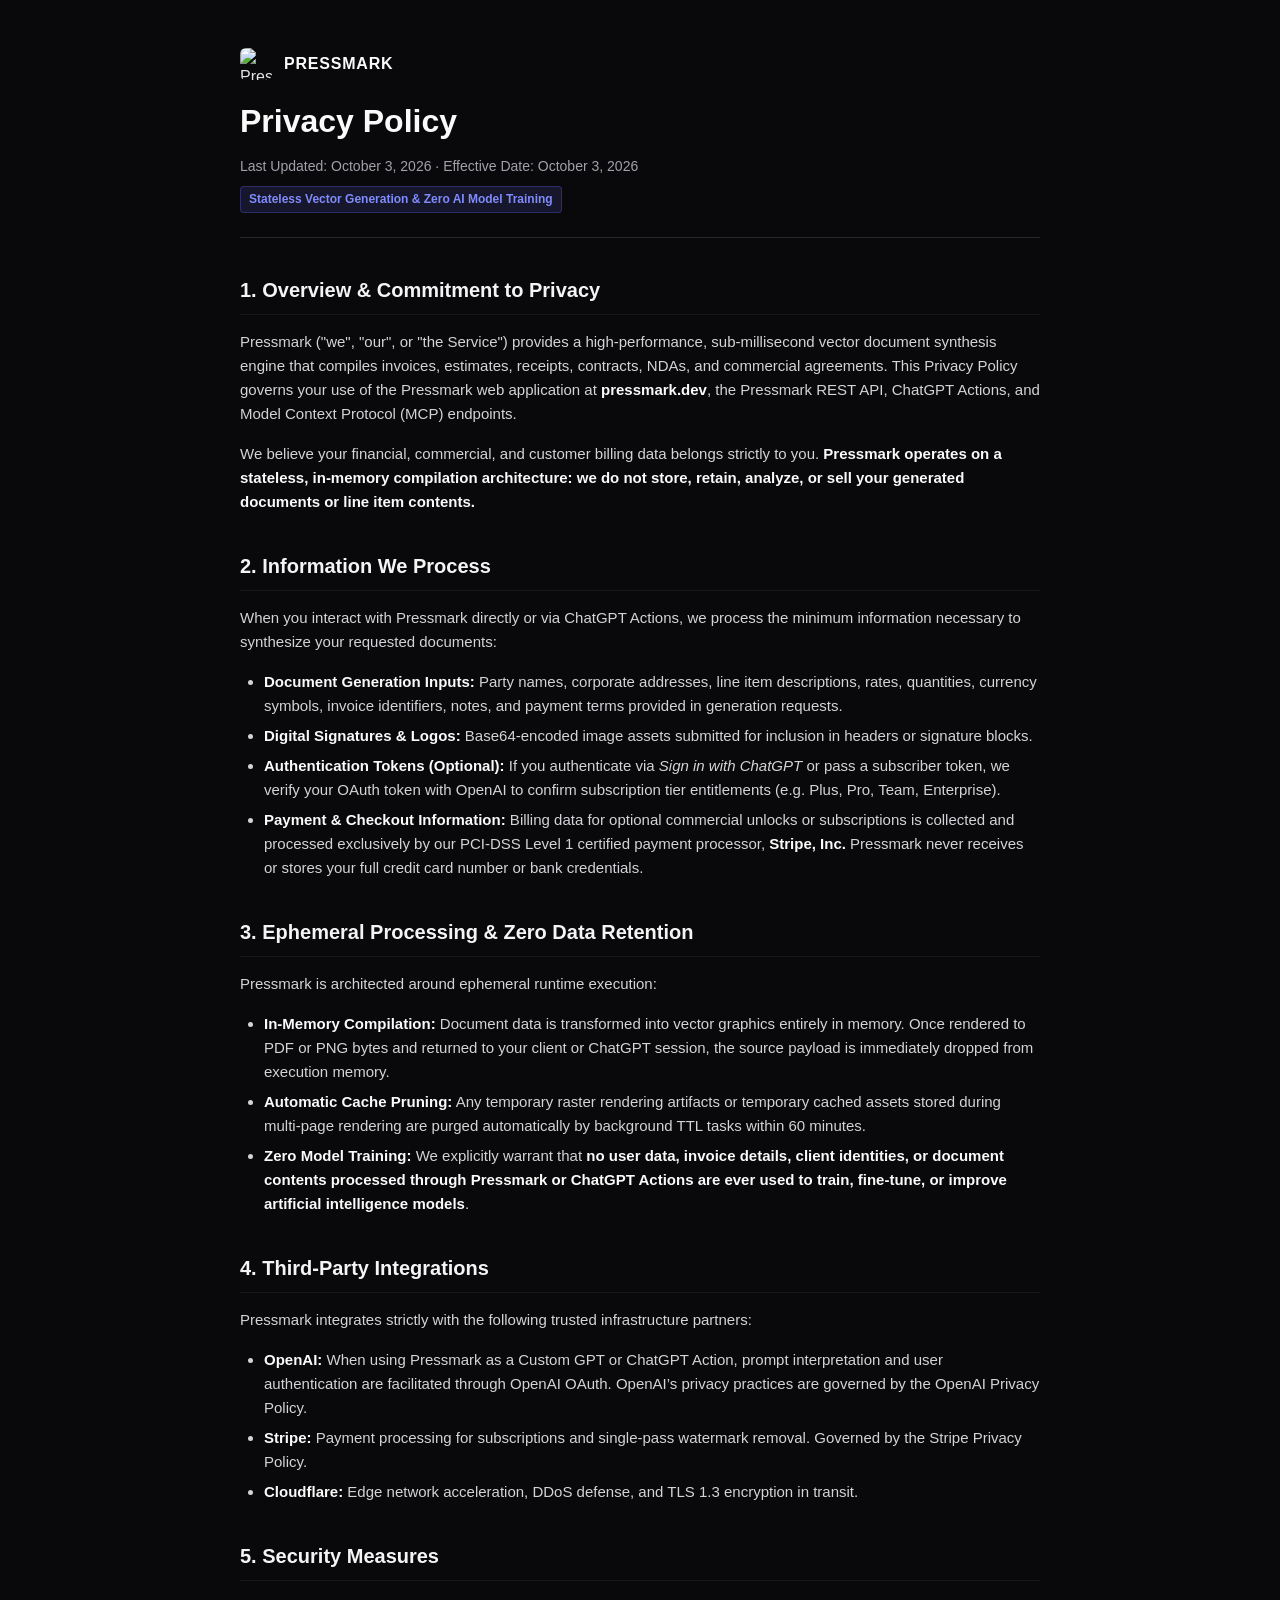
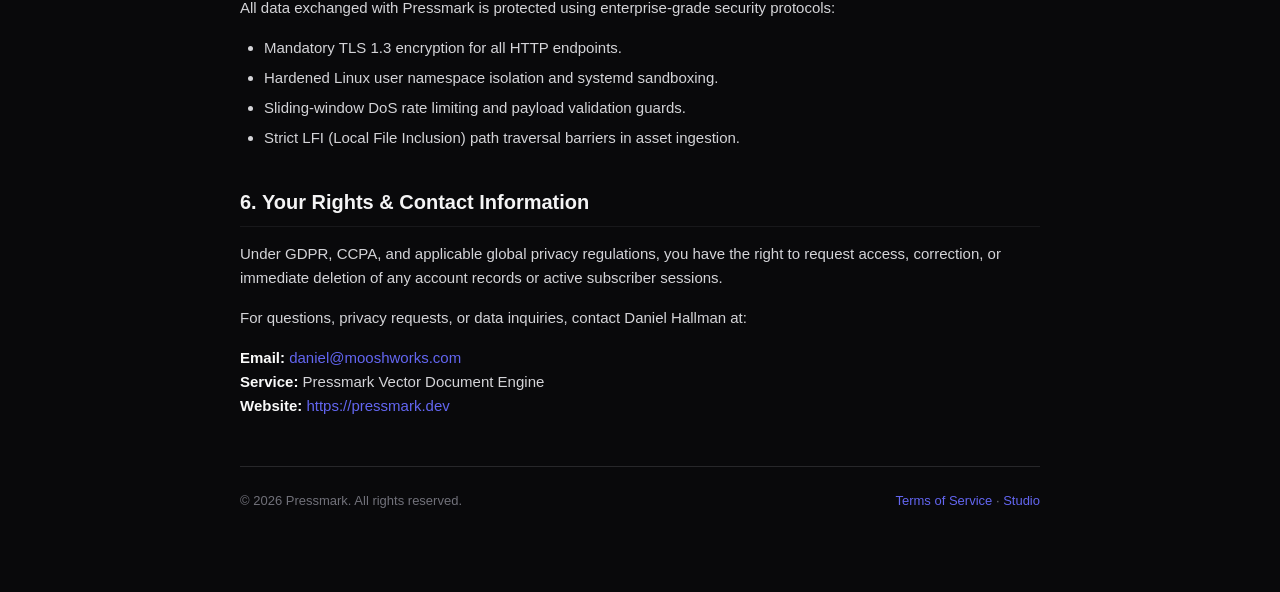
==== static/privacy.html @ e9d043cd "feat(gpt): add privacy, terms, and openapi 3.1 action routes for chatgpt store launch" ====
<!DOCTYPE html>
<html lang="en">
<head>
  <meta charset="UTF-8">
  <meta name="viewport" content="width=device-width, initial-scale=1.0">
  <title>Privacy Policy · Pressmark Vector Document Engine</title>
  <link rel="stylesheet" href="/css/studio.css">
  <link rel="icon" type="image/jpeg" href="/assets/logo.jpg">
  <style>
    body {
      background: #09090b;
      color: #e4e4e7;
      font-family: -apple-system, BlinkMacSystemFont, "Segoe UI", Roboto, Helvetica, Arial, sans-serif;
      line-height: 1.6;
      margin: 0;
      padding: 0;
    }
    .legal-container {
      max-width: 800px;
      margin: 0 auto;
      padding: 48px 24px 80px;
    }
    .legal-header {
      border-bottom: 1px solid #27272a;
      padding-bottom: 24px;
      margin-bottom: 32px;
    }
    .legal-brand {
      display: flex;
      align-items: center;
      gap: 12px;
      margin-bottom: 16px;
      text-decoration: none;
      color: inherit;
    }
    .legal-brand img {
      width: 32px;
      height: 32px;
      border-radius: 6px;
    }
    .legal-brand span {
      font-size: 16px;
      font-weight: 700;
      letter-spacing: 0.05em;
      color: #fafafa;
    }
    h1 {
      font-size: 32px;
      font-weight: 800;
      color: #fafafa;
      margin: 0 0 8px;
    }
    .legal-meta {
      font-size: 14px;
      color: #a1a1aa;
    }
    h2 {
      font-size: 20px;
      font-weight: 700;
      color: #f4f4f5;
      margin-top: 36px;
      margin-bottom: 12px;
      border-bottom: 1px solid #18181b;
      padding-bottom: 8px;
    }
    p, ul, ol {
      color: #d4d4d8;
      font-size: 15px;
      margin-bottom: 16px;
    }
    ul, ol {
      padding-left: 24px;
    }
    li {
      margin-bottom: 6px;
    }
    strong {
      color: #fafafa;
    }
    a {
      color: #6366f1;
      text-decoration: none;
    }
    a:hover {
      text-decoration: underline;
    }
    .legal-badge {
      display: inline-block;
      padding: 3px 8px;
      background: rgba(99, 102, 241, 0.15);
      border: 1px solid rgba(99, 102, 241, 0.3);
      color: #818cf8;
      border-radius: 4px;
      font-size: 12px;
      font-weight: 600;
      margin-top: 8px;
    }
    .footer-nav {
      margin-top: 48px;
      padding-top: 24px;
      border-top: 1px solid #27272a;
      display: flex;
      justify-content: space-between;
      font-size: 13px;
      color: #71717a;
    }
  </style>
</head>
<body>
  <div class="legal-container">
    <header class="legal-header">
      <a href="/" class="legal-brand">
        <img src="/assets/logo.jpg" alt="Pressmark Logo">
        <span>PRESSMARK</span>
      </a>
      <h1>Privacy Policy</h1>
      <div class="legal-meta">
        Last Updated: October 3, 2026 · Effective Date: October 3, 2026
      </div>
      <div class="legal-badge">Stateless Vector Generation & Zero AI Model Training</div>
    </header>

    <section>
      <h2>1. Overview & Commitment to Privacy</h2>
      <p>Pressmark ("we", "our", or "the Service") provides a high-performance, sub-millisecond vector document synthesis engine that compiles invoices, estimates, receipts, contracts, NDAs, and commercial agreements. This Privacy Policy governs your use of the Pressmark web application at <strong>pressmark.dev</strong>, the Pressmark REST API, ChatGPT Actions, and Model Context Protocol (MCP) endpoints.</p>
      <p>We believe your financial, commercial, and customer billing data belongs strictly to you. <strong>Pressmark operates on a stateless, in-memory compilation architecture: we do not store, retain, analyze, or sell your generated documents or line item contents.</strong></p>
    </section>

    <section>
      <h2>2. Information We Process</h2>
      <p>When you interact with Pressmark directly or via ChatGPT Actions, we process the minimum information necessary to synthesize your requested documents:</p>
      <ul>
        <li><strong>Document Generation Inputs:</strong> Party names, corporate addresses, line item descriptions, rates, quantities, currency symbols, invoice identifiers, notes, and payment terms provided in generation requests.</li>
        <li><strong>Digital Signatures & Logos:</strong> Base64-encoded image assets submitted for inclusion in headers or signature blocks.</li>
        <li><strong>Authentication Tokens (Optional):</strong> If you authenticate via <em>Sign in with ChatGPT</em> or pass a subscriber token, we verify your OAuth token with OpenAI to confirm subscription tier entitlements (e.g. Plus, Pro, Team, Enterprise).</li>
        <li><strong>Payment & Checkout Information:</strong> Billing data for optional commercial unlocks or subscriptions is collected and processed exclusively by our PCI-DSS Level 1 certified payment processor, <strong>Stripe, Inc.</strong> Pressmark never receives or stores your full credit card number or bank credentials.</li>
      </ul>
    </section>

    <section>
      <h2>3. Ephemeral Processing & Zero Data Retention</h2>
      <p>Pressmark is architected around ephemeral runtime execution:</p>
      <ul>
        <li><strong>In-Memory Compilation:</strong> Document data is transformed into vector graphics entirely in memory. Once rendered to PDF or PNG bytes and returned to your client or ChatGPT session, the source payload is immediately dropped from execution memory.</li>
        <li><strong>Automatic Cache Pruning:</strong> Any temporary raster rendering artifacts or temporary cached assets stored during multi-page rendering are purged automatically by background TTL tasks within 60 minutes.</li>
        <li><strong>Zero Model Training:</strong> We explicitly warrant that <strong>no user data, invoice details, client identities, or document contents processed through Pressmark or ChatGPT Actions are ever used to train, fine-tune, or improve artificial intelligence models</strong>.</li>
      </ul>
    </section>

    <section>
      <h2>4. Third-Party Integrations</h2>
      <p>Pressmark integrates strictly with the following trusted infrastructure partners:</p>
      <ul>
        <li><strong>OpenAI:</strong> When using Pressmark as a Custom GPT or ChatGPT Action, prompt interpretation and user authentication are facilitated through OpenAI OAuth. OpenAI’s privacy practices are governed by the OpenAI Privacy Policy.</li>
        <li><strong>Stripe:</strong> Payment processing for subscriptions and single-pass watermark removal. Governed by the Stripe Privacy Policy.</li>
        <li><strong>Cloudflare:</strong> Edge network acceleration, DDoS defense, and TLS 1.3 encryption in transit.</li>
      </ul>
    </section>

    <section>
      <h2>5. Security Measures</h2>
      <p>All data exchanged with Pressmark is protected using enterprise-grade security protocols:</p>
      <ul>
        <li>Mandatory TLS 1.3 encryption for all HTTP endpoints.</li>
        <li>Hardened Linux user namespace isolation and systemd sandboxing.</li>
        <li>Sliding-window DoS rate limiting and payload validation guards.</li>
        <li>Strict LFI (Local File Inclusion) path traversal barriers in asset ingestion.</li>
      </ul>
    </section>

    <section>
      <h2>6. Your Rights & Contact Information</h2>
      <p>Under GDPR, CCPA, and applicable global privacy regulations, you have the right to request access, correction, or immediate deletion of any account records or active subscriber sessions.</p>
      <p>For questions, privacy requests, or data inquiries, contact Daniel Hallman at:</p>
      <p>
        <strong>Email:</strong> <a href="mailto:daniel@mooshworks.com">daniel@mooshworks.com</a><br>
        <strong>Service:</strong> Pressmark Vector Document Engine<br>
        <strong>Website:</strong> <a href="https://pressmark.dev">https://pressmark.dev</a>
      </p>
    </section>

    <footer class="footer-nav">
      <div>© 2026 Pressmark. All rights reserved.</div>
      <div>
        <a href="/terms">Terms of Service</a> · <a href="/">Studio</a>
      </div>
    </footer>
  </div>
</body>
</html>
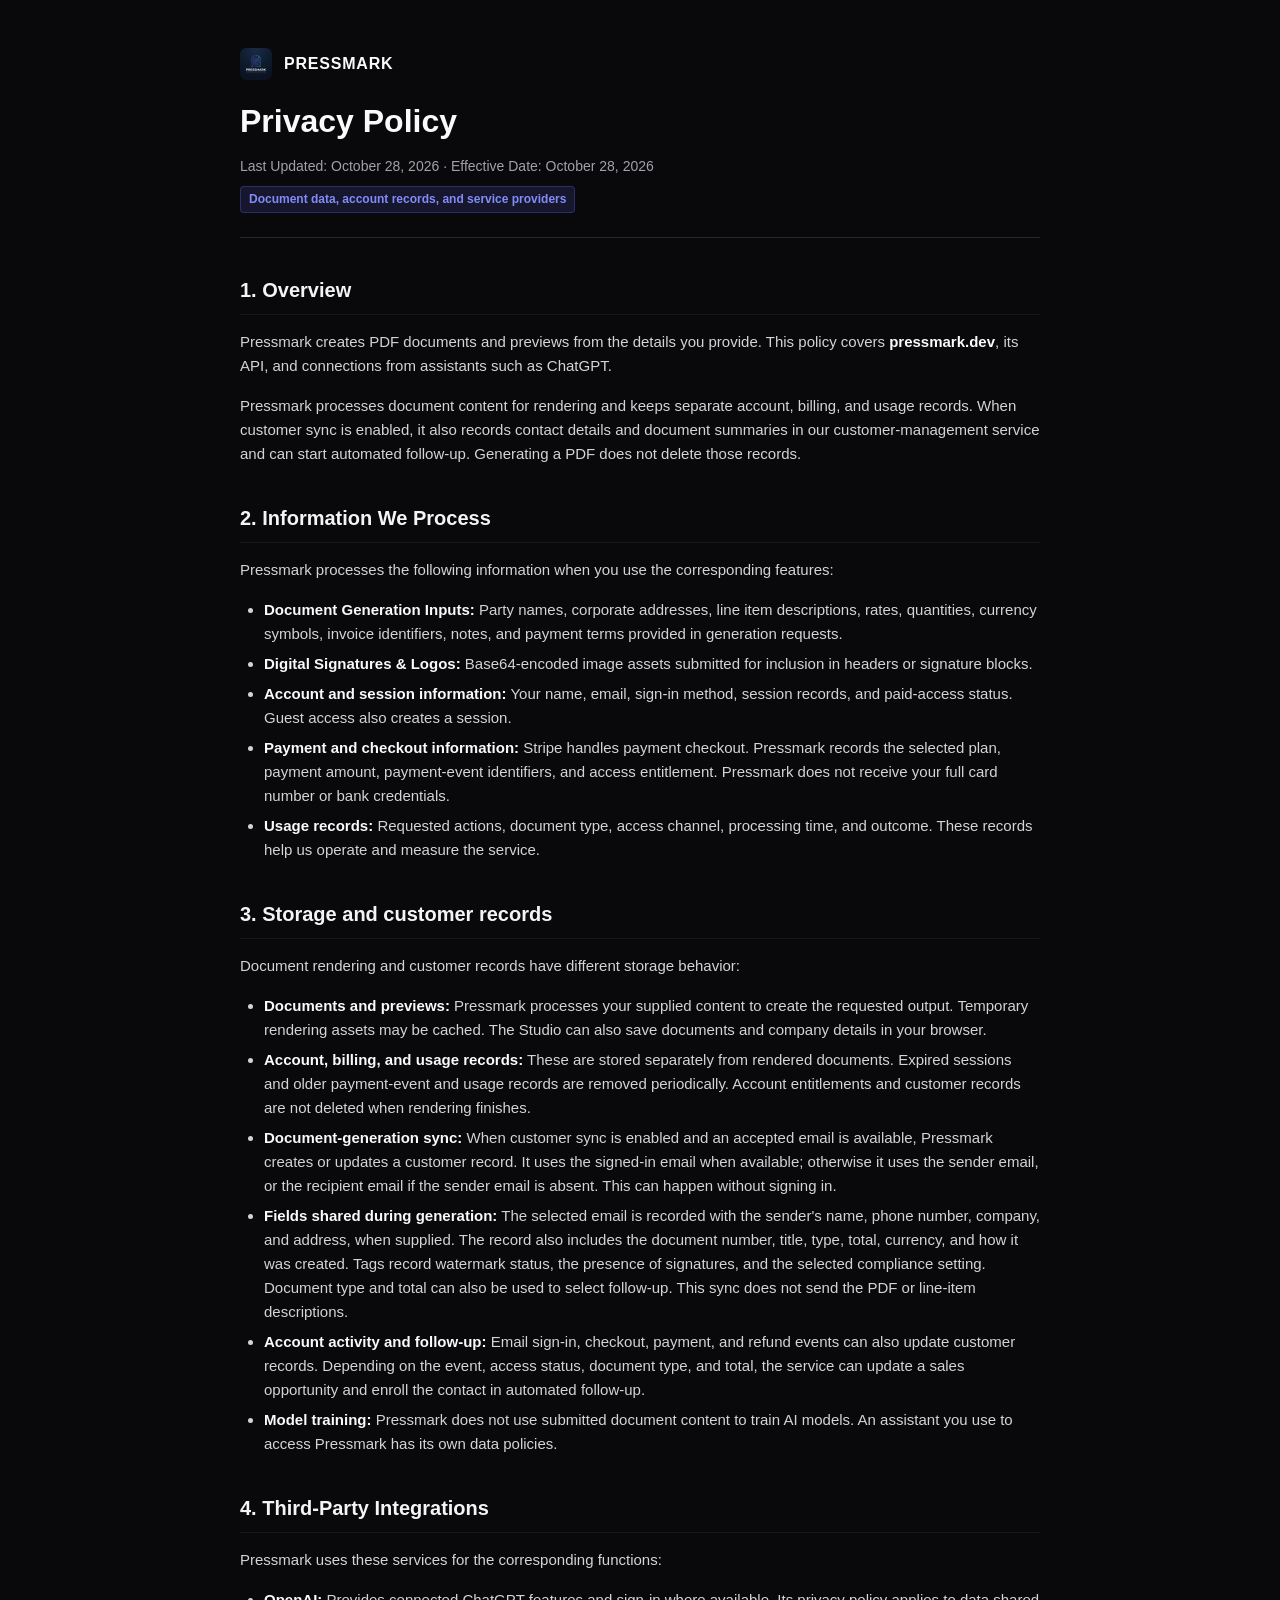
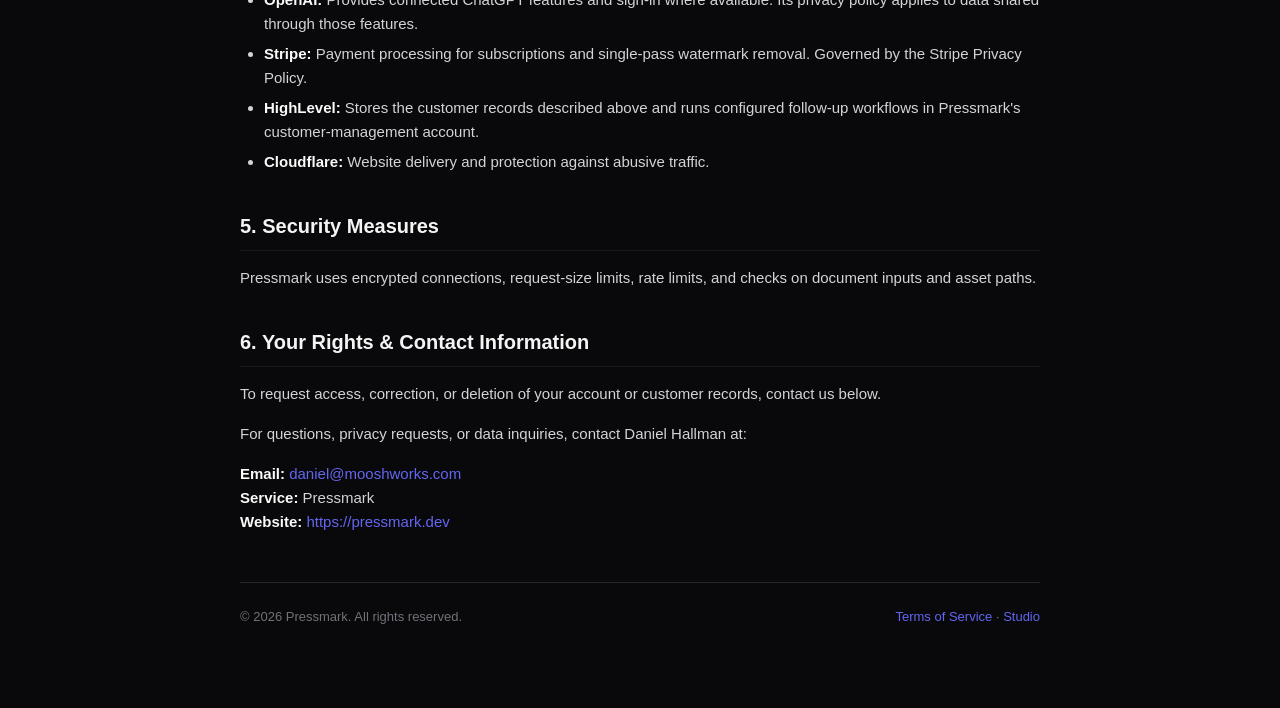
==== commit efa27bca: "Disclose customer sync and correct generation annotations" ====
--- a/static/privacy.html
+++ b/static/privacy.html
@@ -3,7 +3,7 @@
 <head>
   <meta charset="UTF-8">
   <meta name="viewport" content="width=device-width, initial-scale=1.0">
-  <title>Privacy Policy · Pressmark Vector Document Engine</title>
+  <title>Privacy Policy · Pressmark</title>
   <link rel="stylesheet" href="/css/studio.css">
   <link rel="icon" type="image/jpeg" href="/assets/logo.jpg">
   <style>
@@ -115,66 +115,65 @@
       </a>
       <h1>Privacy Policy</h1>
       <div class="legal-meta">
-        Last Updated: October 3, 2026 · Effective Date: October 3, 2026
+        Last Updated: October 28, 2026 · Effective Date: October 28, 2026
       </div>
-      <div class="legal-badge">Stateless Vector Generation & Zero AI Model Training</div>
+      <div class="legal-badge">Document data, account records, and service providers</div>
     </header>
 
     <section>
-      <h2>1. Overview & Commitment to Privacy</h2>
-      <p>Pressmark ("we", "our", or "the Service") provides a high-performance, sub-millisecond vector document synthesis engine that compiles invoices, estimates, receipts, contracts, NDAs, and commercial agreements. This Privacy Policy governs your use of the Pressmark web application at <strong>pressmark.dev</strong>, the Pressmark REST API, ChatGPT Actions, and Model Context Protocol (MCP) endpoints.</p>
-      <p>We believe your financial, commercial, and customer billing data belongs strictly to you. <strong>Pressmark operates on a stateless, in-memory compilation architecture: we do not store, retain, analyze, or sell your generated documents or line item contents.</strong></p>
+      <h2>1. Overview</h2>
+      <p>Pressmark creates PDF documents and previews from the details you provide. This policy covers <strong>pressmark.dev</strong>, its API, and connections from assistants such as ChatGPT.</p>
+      <p>Pressmark processes document content for rendering and keeps separate account, billing, and usage records. When customer sync is enabled, it also records contact details and document summaries in our customer-management service and can start automated follow-up. Generating a PDF does not delete those records.</p>
     </section>
 
     <section>
       <h2>2. Information We Process</h2>
-      <p>When you interact with Pressmark directly or via ChatGPT Actions, we process the minimum information necessary to synthesize your requested documents:</p>
+      <p>Pressmark processes the following information when you use the corresponding features:</p>
       <ul>
         <li><strong>Document Generation Inputs:</strong> Party names, corporate addresses, line item descriptions, rates, quantities, currency symbols, invoice identifiers, notes, and payment terms provided in generation requests.</li>
         <li><strong>Digital Signatures & Logos:</strong> Base64-encoded image assets submitted for inclusion in headers or signature blocks.</li>
-        <li><strong>Authentication Tokens (Optional):</strong> If you authenticate via <em>Sign in with ChatGPT</em> or pass a subscriber token, we verify your OAuth token with OpenAI to confirm subscription tier entitlements (e.g. Plus, Pro, Team, Enterprise).</li>
-        <li><strong>Payment & Checkout Information:</strong> Billing data for optional commercial unlocks or subscriptions is collected and processed exclusively by our PCI-DSS Level 1 certified payment processor, <strong>Stripe, Inc.</strong> Pressmark never receives or stores your full credit card number or bank credentials.</li>
+        <li><strong>Account and session information:</strong> Your name, email, sign-in method, session records, and paid-access status. Guest access also creates a session.</li>
+        <li><strong>Payment and checkout information:</strong> Stripe handles payment checkout. Pressmark records the selected plan, payment amount, payment-event identifiers, and access entitlement. Pressmark does not receive your full card number or bank credentials.</li>
+        <li><strong>Usage records:</strong> Requested actions, document type, access channel, processing time, and outcome. These records help us operate and measure the service.</li>
       </ul>
     </section>
 
     <section>
-      <h2>3. Ephemeral Processing & Zero Data Retention</h2>
-      <p>Pressmark is architected around ephemeral runtime execution:</p>
+      <h2>3. Storage and customer records</h2>
+      <p>Document rendering and customer records have different storage behavior:</p>
       <ul>
-        <li><strong>In-Memory Compilation:</strong> Document data is transformed into vector graphics entirely in memory. Once rendered to PDF or PNG bytes and returned to your client or ChatGPT session, the source payload is immediately dropped from execution memory.</li>
-        <li><strong>Automatic Cache Pruning:</strong> Any temporary raster rendering artifacts or temporary cached assets stored during multi-page rendering are purged automatically by background TTL tasks within 60 minutes.</li>
-        <li><strong>Zero Model Training:</strong> We explicitly warrant that <strong>no user data, invoice details, client identities, or document contents processed through Pressmark or ChatGPT Actions are ever used to train, fine-tune, or improve artificial intelligence models</strong>.</li>
+        <li><strong>Documents and previews:</strong> Pressmark processes your supplied content to create the requested output. Temporary rendering assets may be cached. The Studio can also save documents and company details in your browser.</li>
+        <li><strong>Account, billing, and usage records:</strong> These are stored separately from rendered documents. Expired sessions and older payment-event and usage records are removed periodically. Account entitlements and customer records are not deleted when rendering finishes.</li>
+        <li><strong>Document-generation sync:</strong> When customer sync is enabled and an accepted email is available, Pressmark creates or updates a customer record. It uses the signed-in email when available; otherwise it uses the sender email, or the recipient email if the sender email is absent. This can happen without signing in.</li>
+        <li><strong>Fields shared during generation:</strong> The selected email is recorded with the sender's name, phone number, company, and address, when supplied. The record also includes the document number, title, type, total, currency, and how it was created. Tags record watermark status, the presence of signatures, and the selected compliance setting. Document type and total can also be used to select follow-up. This sync does not send the PDF or line-item descriptions.</li>
+        <li><strong>Account activity and follow-up:</strong> Email sign-in, checkout, payment, and refund events can also update customer records. Depending on the event, access status, document type, and total, the service can update a sales opportunity and enroll the contact in automated follow-up.</li>
+        <li><strong>Model training:</strong> Pressmark does not use submitted document content to train AI models. An assistant you use to access Pressmark has its own data policies.</li>
       </ul>
     </section>
 
     <section>
       <h2>4. Third-Party Integrations</h2>
-      <p>Pressmark integrates strictly with the following trusted infrastructure partners:</p>
+      <p>Pressmark uses these services for the corresponding functions:</p>
       <ul>
-        <li><strong>OpenAI:</strong> When using Pressmark as a Custom GPT or ChatGPT Action, prompt interpretation and user authentication are facilitated through OpenAI OAuth. OpenAI’s privacy practices are governed by the OpenAI Privacy Policy.</li>
+        <li><strong>OpenAI:</strong> Provides connected ChatGPT features and sign-in where available. Its privacy policy applies to data shared through those features.</li>
         <li><strong>Stripe:</strong> Payment processing for subscriptions and single-pass watermark removal. Governed by the Stripe Privacy Policy.</li>
-        <li><strong>Cloudflare:</strong> Edge network acceleration, DDoS defense, and TLS 1.3 encryption in transit.</li>
+        <li><strong>HighLevel:</strong> Stores the customer records described above and runs configured follow-up workflows in Pressmark's customer-management account.</li>
+        <li><strong>Cloudflare:</strong> Website delivery and protection against abusive traffic.</li>
       </ul>
     </section>
 
     <section>
       <h2>5. Security Measures</h2>
-      <p>All data exchanged with Pressmark is protected using enterprise-grade security protocols:</p>
-      <ul>
-        <li>Mandatory TLS 1.3 encryption for all HTTP endpoints.</li>
-        <li>Hardened Linux user namespace isolation and systemd sandboxing.</li>
-        <li>Sliding-window DoS rate limiting and payload validation guards.</li>
-        <li>Strict LFI (Local File Inclusion) path traversal barriers in asset ingestion.</li>
-      </ul>
+      <p>Pressmark uses encrypted connections, request-size limits, rate limits, and checks on document inputs and asset paths.</p>
     </section>
 
     <section>
       <h2>6. Your Rights & Contact Information</h2>
-      <p>Under GDPR, CCPA, and applicable global privacy regulations, you have the right to request access, correction, or immediate deletion of any account records or active subscriber sessions.</p>
+      <p>To request access, correction, or deletion of your account or customer records, contact us below.</p>
       <p>For questions, privacy requests, or data inquiries, contact Daniel Hallman at:</p>
       <p>
         <strong>Email:</strong> <a href="mailto:daniel@mooshworks.com">daniel@mooshworks.com</a><br>
-        <strong>Service:</strong> Pressmark Vector Document Engine<br>
+        <strong>Service:</strong> Pressmark<br>
         <strong>Website:</strong> <a href="https://pressmark.dev">https://pressmark.dev</a>
       </p>
     </section>
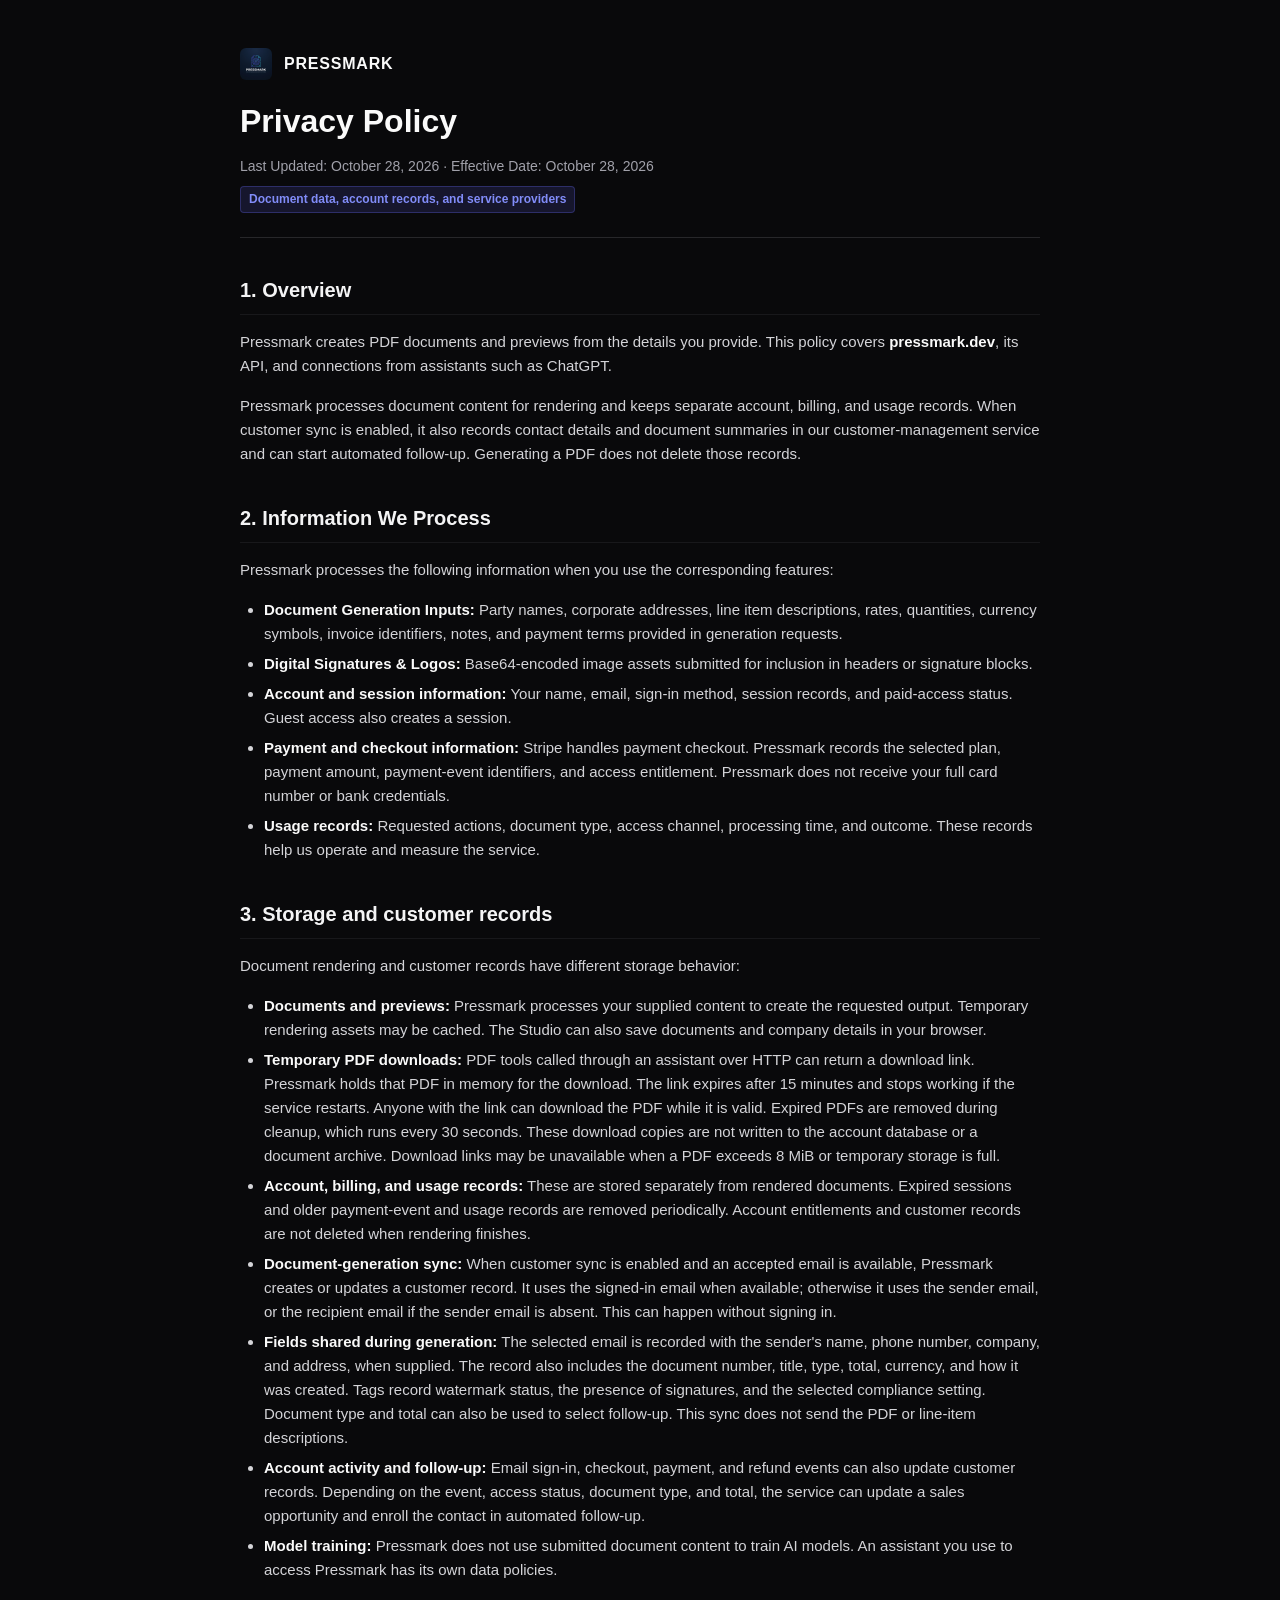
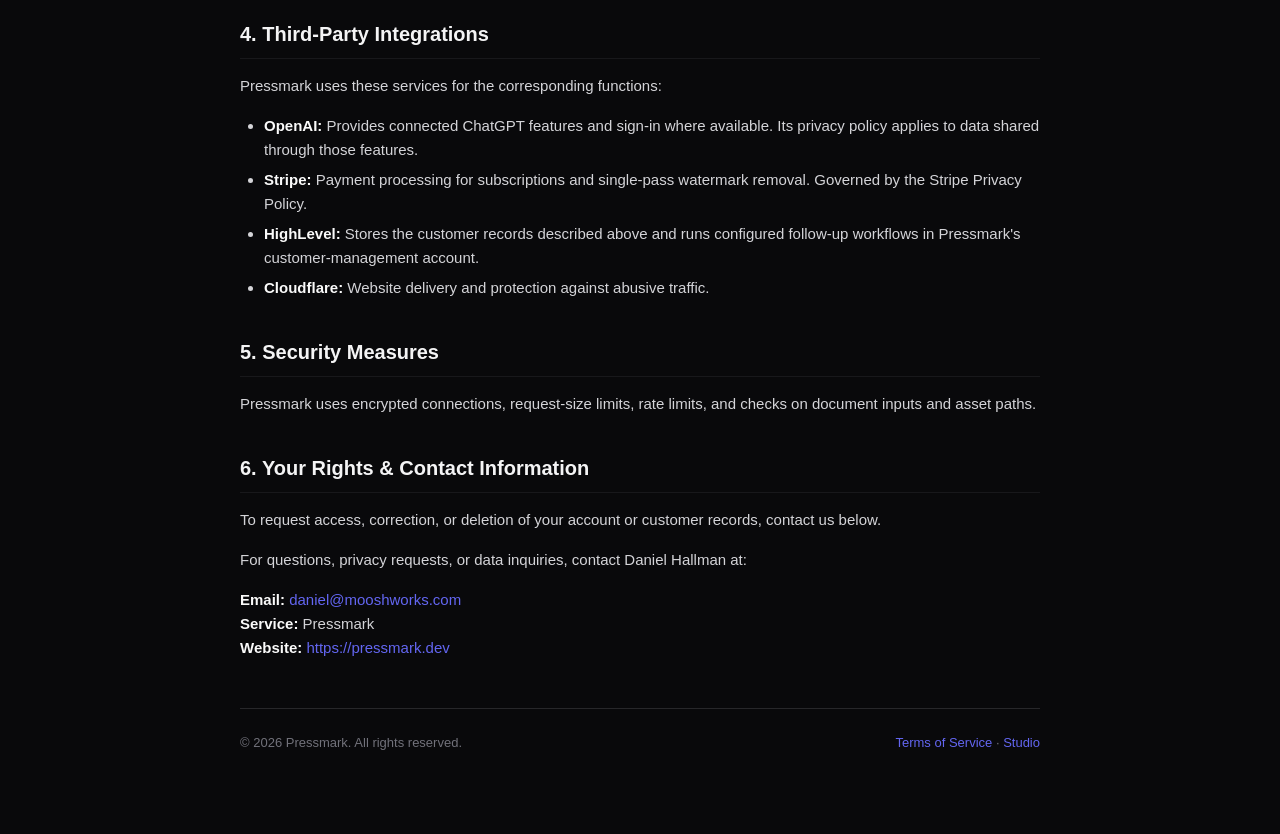
==== commit 0984e9c3: "Provide temporary PDF download links and preserve supplied payment records" ====
--- a/static/privacy.html
+++ b/static/privacy.html
@@ -143,6 +143,7 @@
       <p>Document rendering and customer records have different storage behavior:</p>
       <ul>
         <li><strong>Documents and previews:</strong> Pressmark processes your supplied content to create the requested output. Temporary rendering assets may be cached. The Studio can also save documents and company details in your browser.</li>
+        <li><strong>Temporary PDF downloads:</strong> PDF tools called through an assistant over HTTP can return a download link. Pressmark holds that PDF in memory for the download. The link expires after 15 minutes and stops working if the service restarts. Anyone with the link can download the PDF while it is valid. Expired PDFs are removed during cleanup, which runs every 30 seconds. These download copies are not written to the account database or a document archive. Download links may be unavailable when a PDF exceeds 8 MiB or temporary storage is full.</li>
         <li><strong>Account, billing, and usage records:</strong> These are stored separately from rendered documents. Expired sessions and older payment-event and usage records are removed periodically. Account entitlements and customer records are not deleted when rendering finishes.</li>
         <li><strong>Document-generation sync:</strong> When customer sync is enabled and an accepted email is available, Pressmark creates or updates a customer record. It uses the signed-in email when available; otherwise it uses the sender email, or the recipient email if the sender email is absent. This can happen without signing in.</li>
         <li><strong>Fields shared during generation:</strong> The selected email is recorded with the sender's name, phone number, company, and address, when supplied. The record also includes the document number, title, type, total, currency, and how it was created. Tags record watermark status, the presence of signatures, and the selected compliance setting. Document type and total can also be used to select follow-up. This sync does not send the PDF or line-item descriptions.</li>
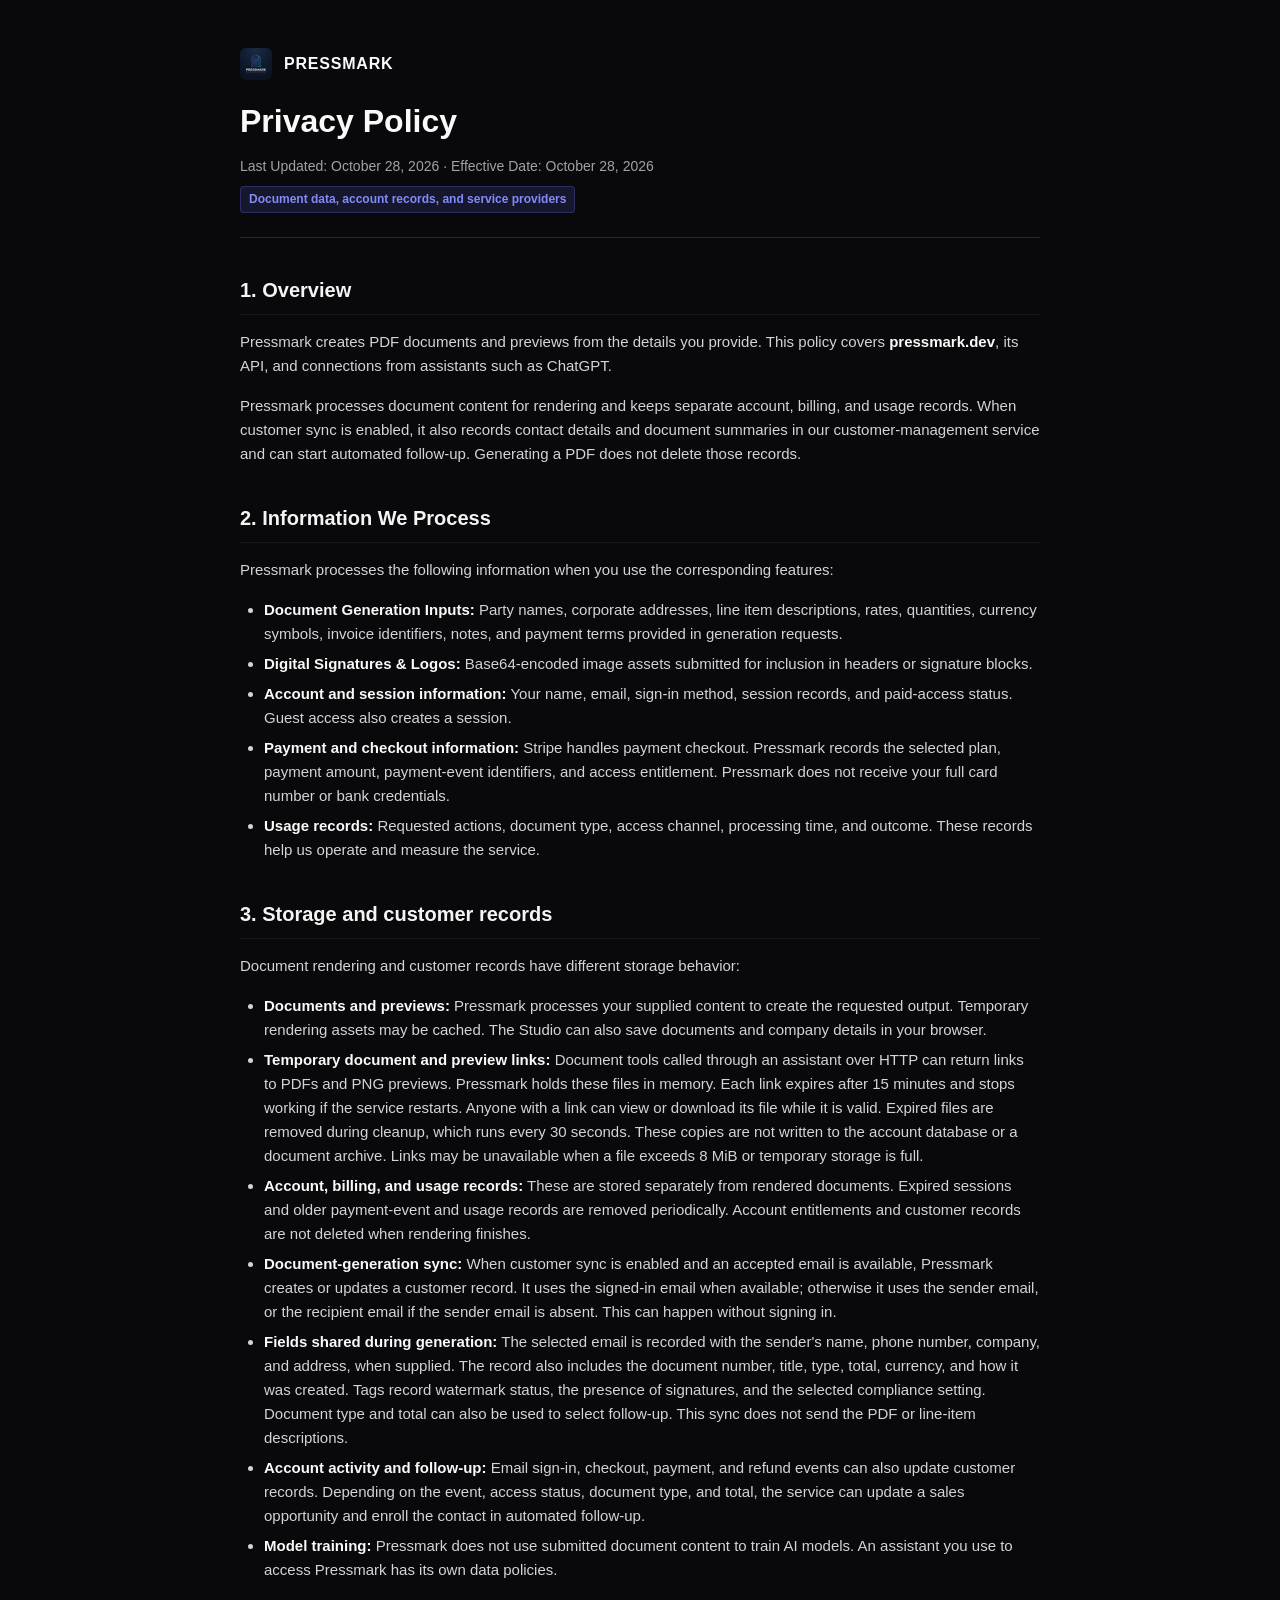
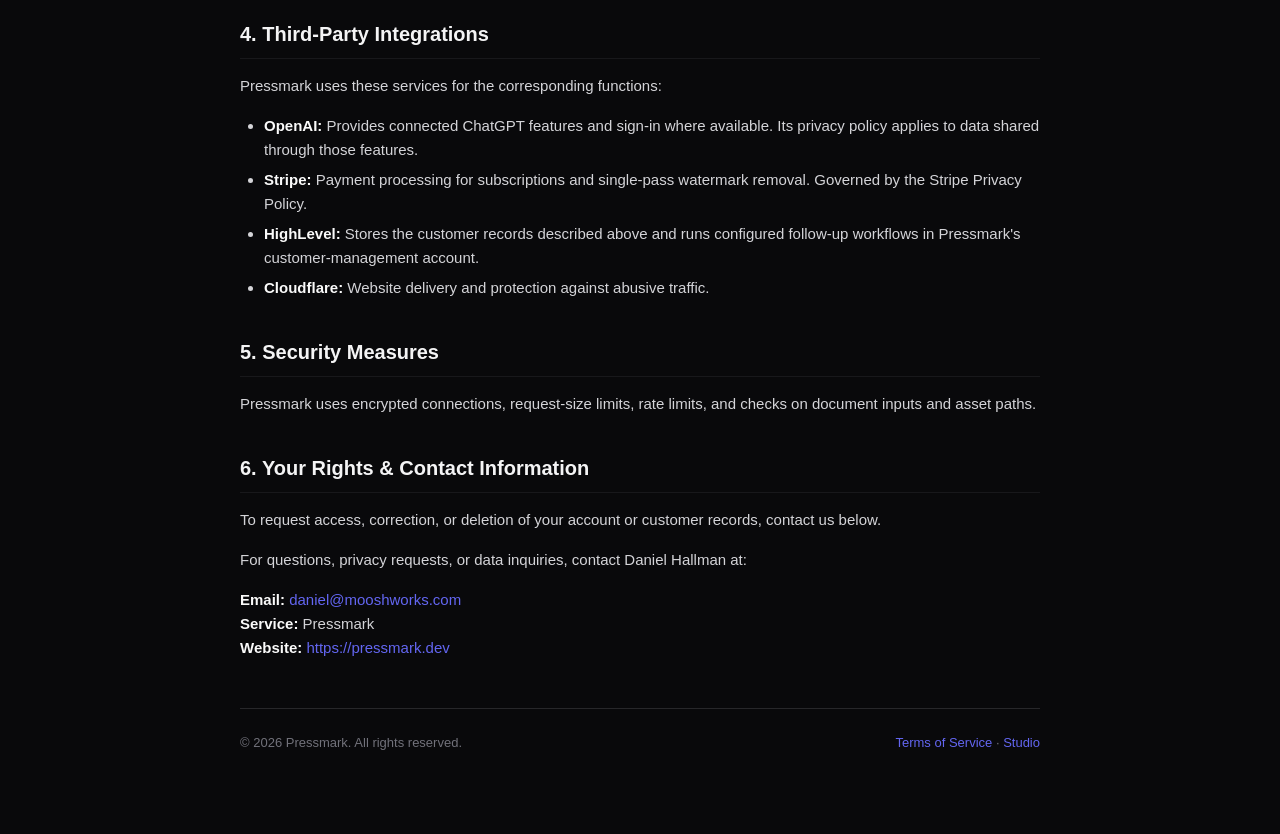
==== commit 995cd045: "Fix MCP document resource downloads and preview links" ====
--- a/static/privacy.html
+++ b/static/privacy.html
@@ -143,7 +143,7 @@
       <p>Document rendering and customer records have different storage behavior:</p>
       <ul>
         <li><strong>Documents and previews:</strong> Pressmark processes your supplied content to create the requested output. Temporary rendering assets may be cached. The Studio can also save documents and company details in your browser.</li>
-        <li><strong>Temporary PDF downloads:</strong> PDF tools called through an assistant over HTTP can return a download link. Pressmark holds that PDF in memory for the download. The link expires after 15 minutes and stops working if the service restarts. Anyone with the link can download the PDF while it is valid. Expired PDFs are removed during cleanup, which runs every 30 seconds. These download copies are not written to the account database or a document archive. Download links may be unavailable when a PDF exceeds 8 MiB or temporary storage is full.</li>
+        <li><strong>Temporary document and preview links:</strong> Document tools called through an assistant over HTTP can return links to PDFs and PNG previews. Pressmark holds these files in memory. Each link expires after 15 minutes and stops working if the service restarts. Anyone with a link can view or download its file while it is valid. Expired files are removed during cleanup, which runs every 30 seconds. These copies are not written to the account database or a document archive. Links may be unavailable when a file exceeds 8 MiB or temporary storage is full.</li>
         <li><strong>Account, billing, and usage records:</strong> These are stored separately from rendered documents. Expired sessions and older payment-event and usage records are removed periodically. Account entitlements and customer records are not deleted when rendering finishes.</li>
         <li><strong>Document-generation sync:</strong> When customer sync is enabled and an accepted email is available, Pressmark creates or updates a customer record. It uses the signed-in email when available; otherwise it uses the sender email, or the recipient email if the sender email is absent. This can happen without signing in.</li>
         <li><strong>Fields shared during generation:</strong> The selected email is recorded with the sender's name, phone number, company, and address, when supplied. The record also includes the document number, title, type, total, currency, and how it was created. Tags record watermark status, the presence of signatures, and the selected compliance setting. Document type and total can also be used to select follow-up. This sync does not send the PDF or line-item descriptions.</li>
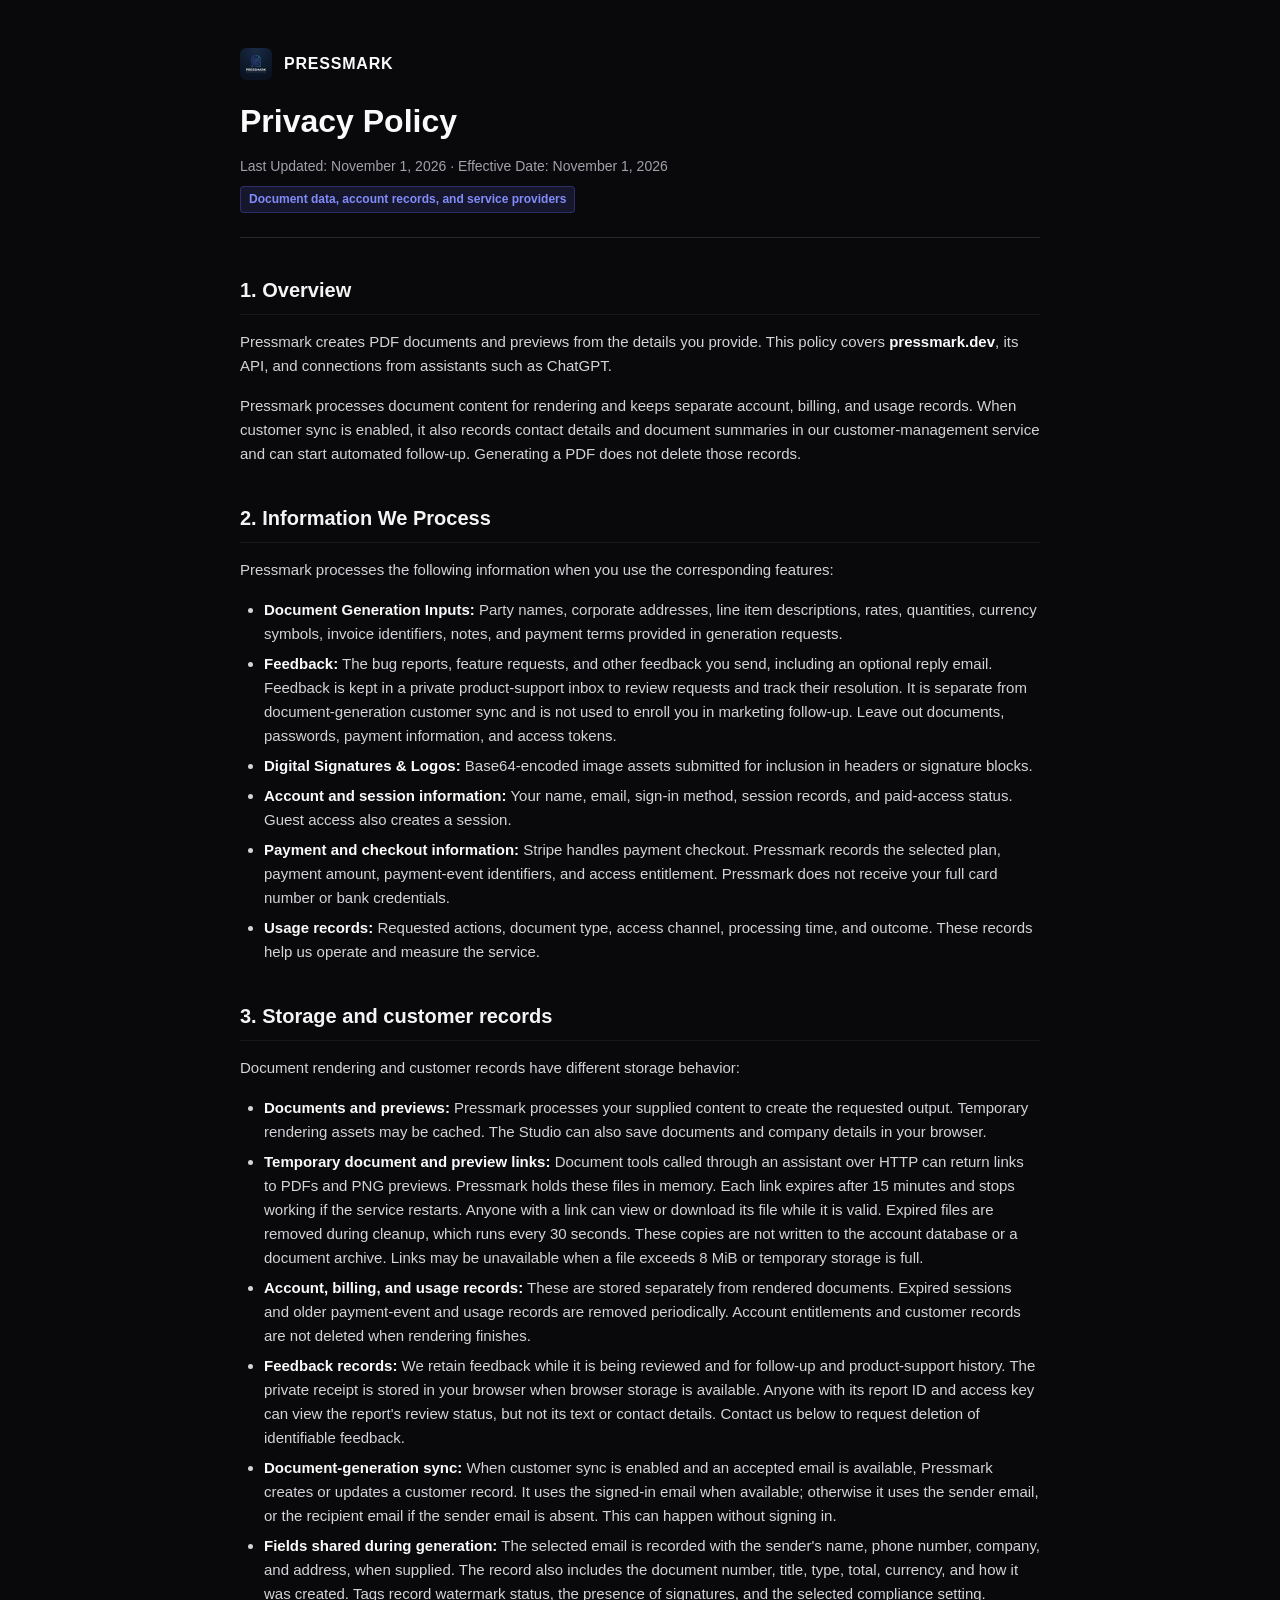
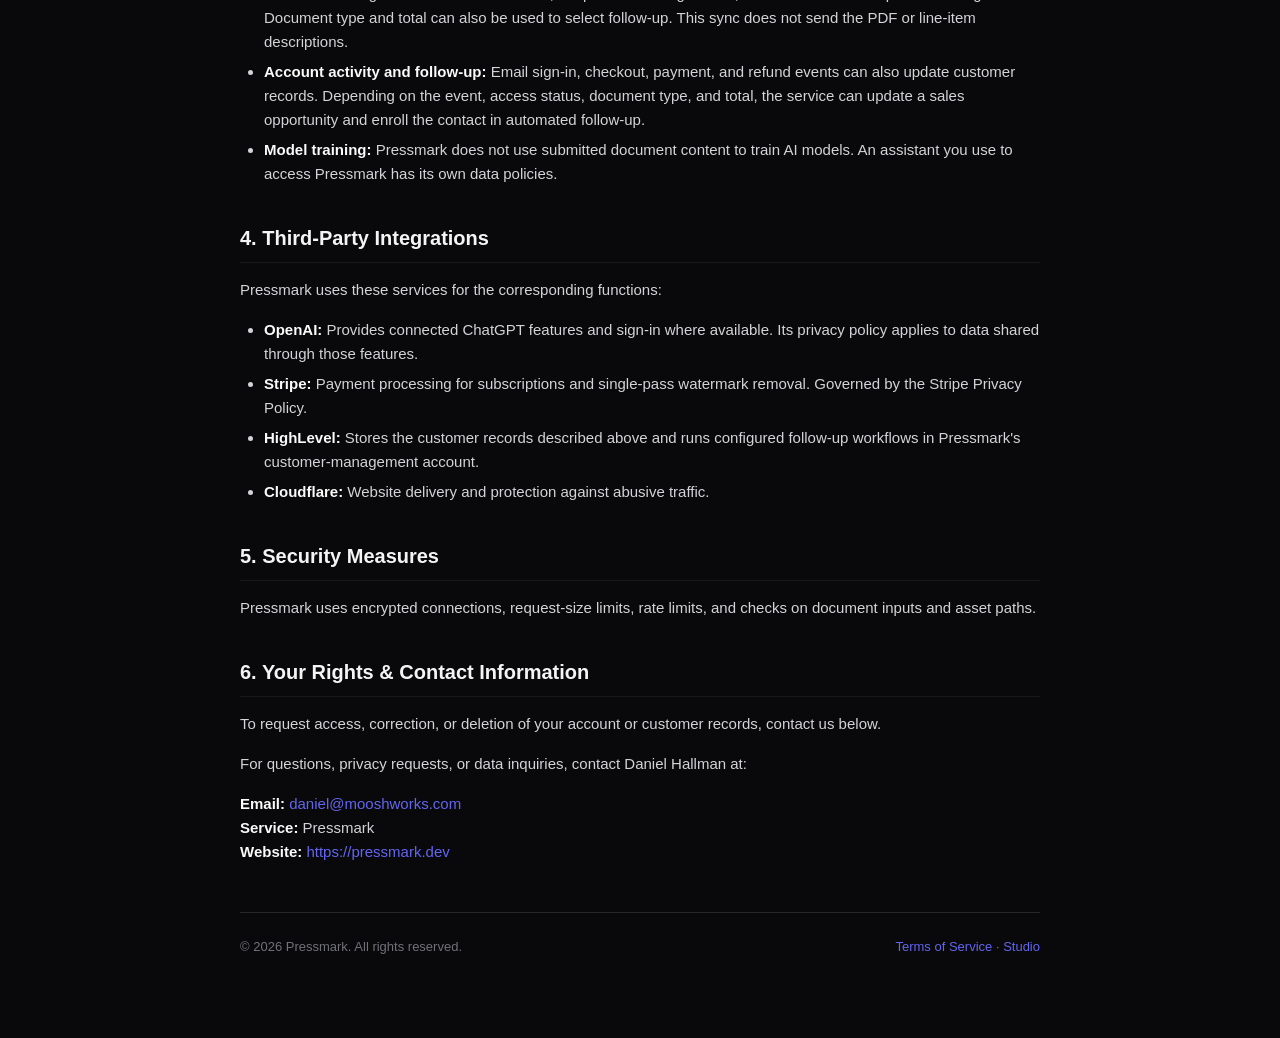
==== commit c39bc4ba: "Connect Pressmark web and agent feedback to shared inbox" ====
--- a/static/privacy.html
+++ b/static/privacy.html
@@ -115,7 +115,7 @@
       </a>
       <h1>Privacy Policy</h1>
       <div class="legal-meta">
-        Last Updated: October 28, 2026 · Effective Date: October 28, 2026
+        Last Updated: November 1, 2026 · Effective Date: November 1, 2026
       </div>
       <div class="legal-badge">Document data, account records, and service providers</div>
     </header>
@@ -131,6 +131,7 @@
       <p>Pressmark processes the following information when you use the corresponding features:</p>
       <ul>
         <li><strong>Document Generation Inputs:</strong> Party names, corporate addresses, line item descriptions, rates, quantities, currency symbols, invoice identifiers, notes, and payment terms provided in generation requests.</li>
+        <li><strong>Feedback:</strong> The bug reports, feature requests, and other feedback you send, including an optional reply email. Feedback is kept in a private product-support inbox to review requests and track their resolution. It is separate from document-generation customer sync and is not used to enroll you in marketing follow-up. Leave out documents, passwords, payment information, and access tokens.</li>
         <li><strong>Digital Signatures & Logos:</strong> Base64-encoded image assets submitted for inclusion in headers or signature blocks.</li>
         <li><strong>Account and session information:</strong> Your name, email, sign-in method, session records, and paid-access status. Guest access also creates a session.</li>
         <li><strong>Payment and checkout information:</strong> Stripe handles payment checkout. Pressmark records the selected plan, payment amount, payment-event identifiers, and access entitlement. Pressmark does not receive your full card number or bank credentials.</li>
@@ -145,6 +146,7 @@
         <li><strong>Documents and previews:</strong> Pressmark processes your supplied content to create the requested output. Temporary rendering assets may be cached. The Studio can also save documents and company details in your browser.</li>
         <li><strong>Temporary document and preview links:</strong> Document tools called through an assistant over HTTP can return links to PDFs and PNG previews. Pressmark holds these files in memory. Each link expires after 15 minutes and stops working if the service restarts. Anyone with a link can view or download its file while it is valid. Expired files are removed during cleanup, which runs every 30 seconds. These copies are not written to the account database or a document archive. Links may be unavailable when a file exceeds 8 MiB or temporary storage is full.</li>
         <li><strong>Account, billing, and usage records:</strong> These are stored separately from rendered documents. Expired sessions and older payment-event and usage records are removed periodically. Account entitlements and customer records are not deleted when rendering finishes.</li>
+        <li><strong>Feedback records:</strong> We retain feedback while it is being reviewed and for follow-up and product-support history. The private receipt is stored in your browser when browser storage is available. Anyone with its report ID and access key can view the report's review status, but not its text or contact details. Contact us below to request deletion of identifiable feedback.</li>
         <li><strong>Document-generation sync:</strong> When customer sync is enabled and an accepted email is available, Pressmark creates or updates a customer record. It uses the signed-in email when available; otherwise it uses the sender email, or the recipient email if the sender email is absent. This can happen without signing in.</li>
         <li><strong>Fields shared during generation:</strong> The selected email is recorded with the sender's name, phone number, company, and address, when supplied. The record also includes the document number, title, type, total, currency, and how it was created. Tags record watermark status, the presence of signatures, and the selected compliance setting. Document type and total can also be used to select follow-up. This sync does not send the PDF or line-item descriptions.</li>
         <li><strong>Account activity and follow-up:</strong> Email sign-in, checkout, payment, and refund events can also update customer records. Depending on the event, access status, document type, and total, the service can update a sales opportunity and enroll the contact in automated follow-up.</li>
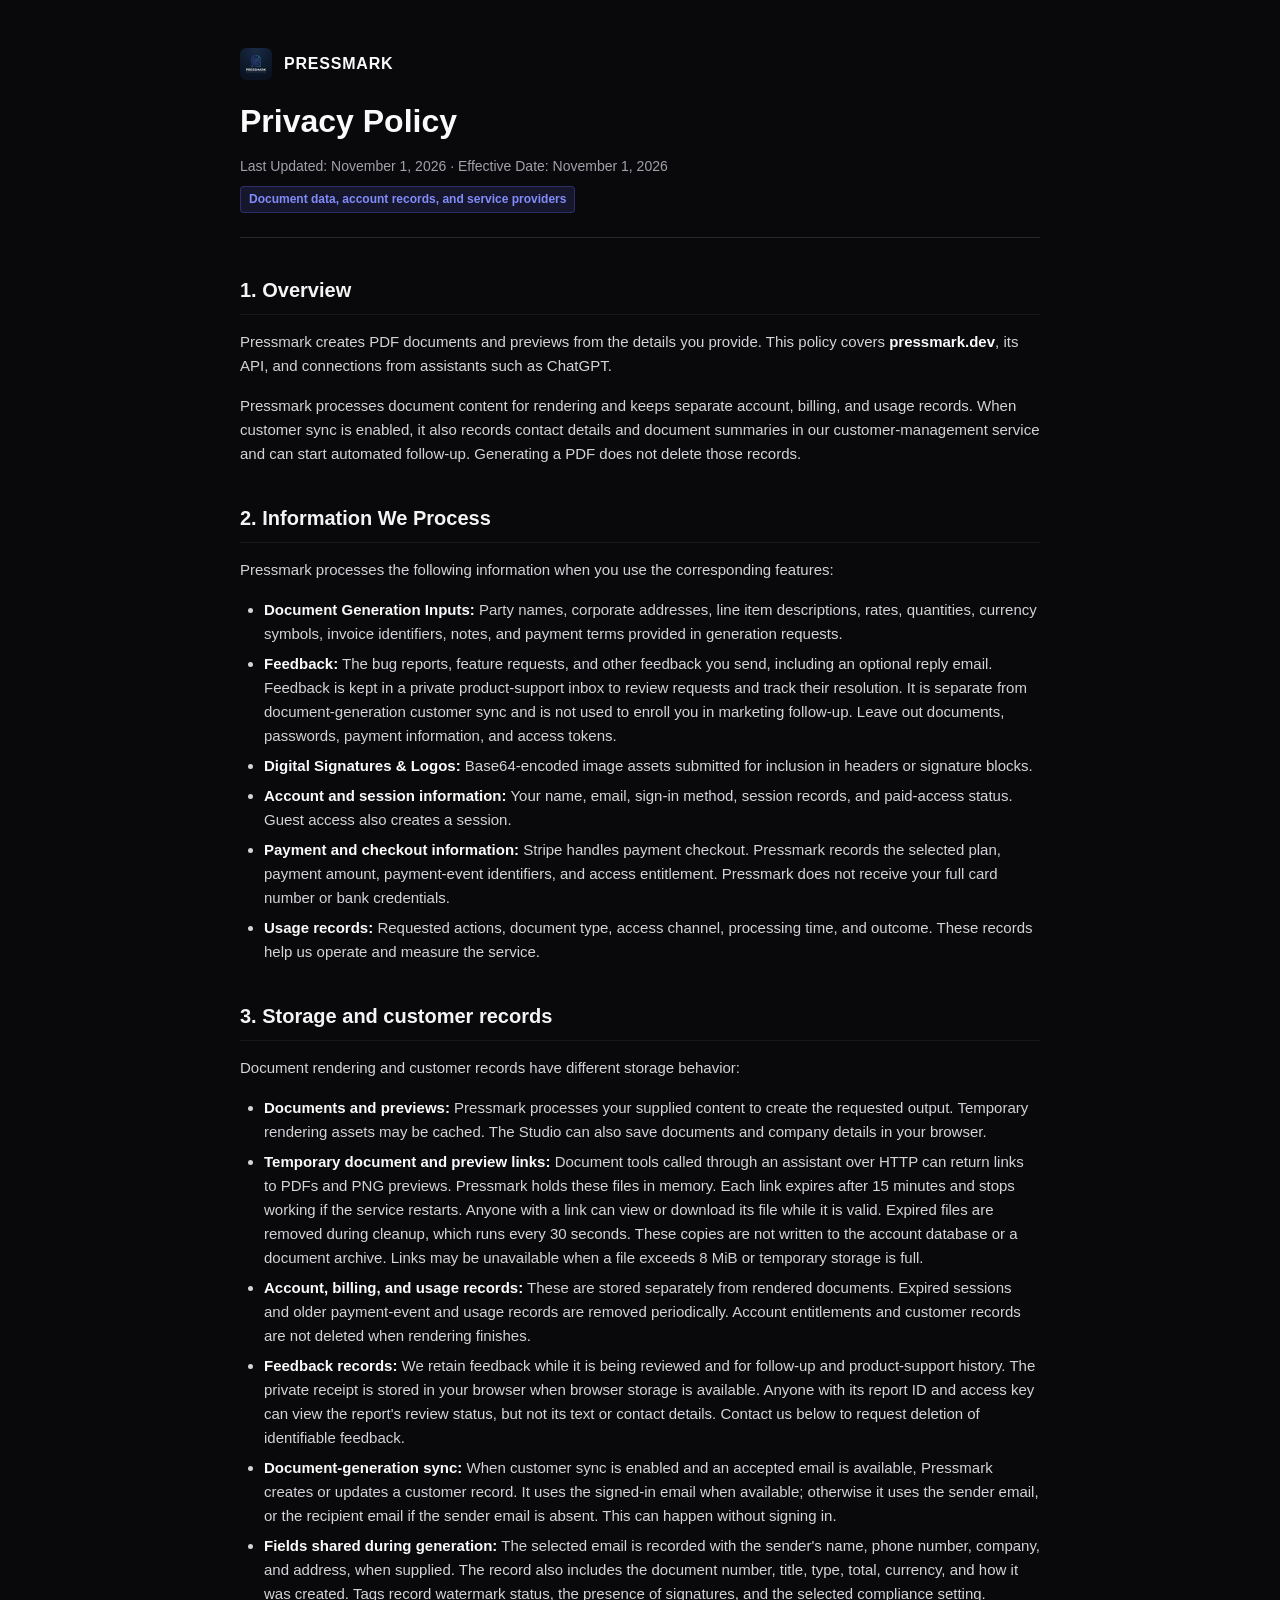
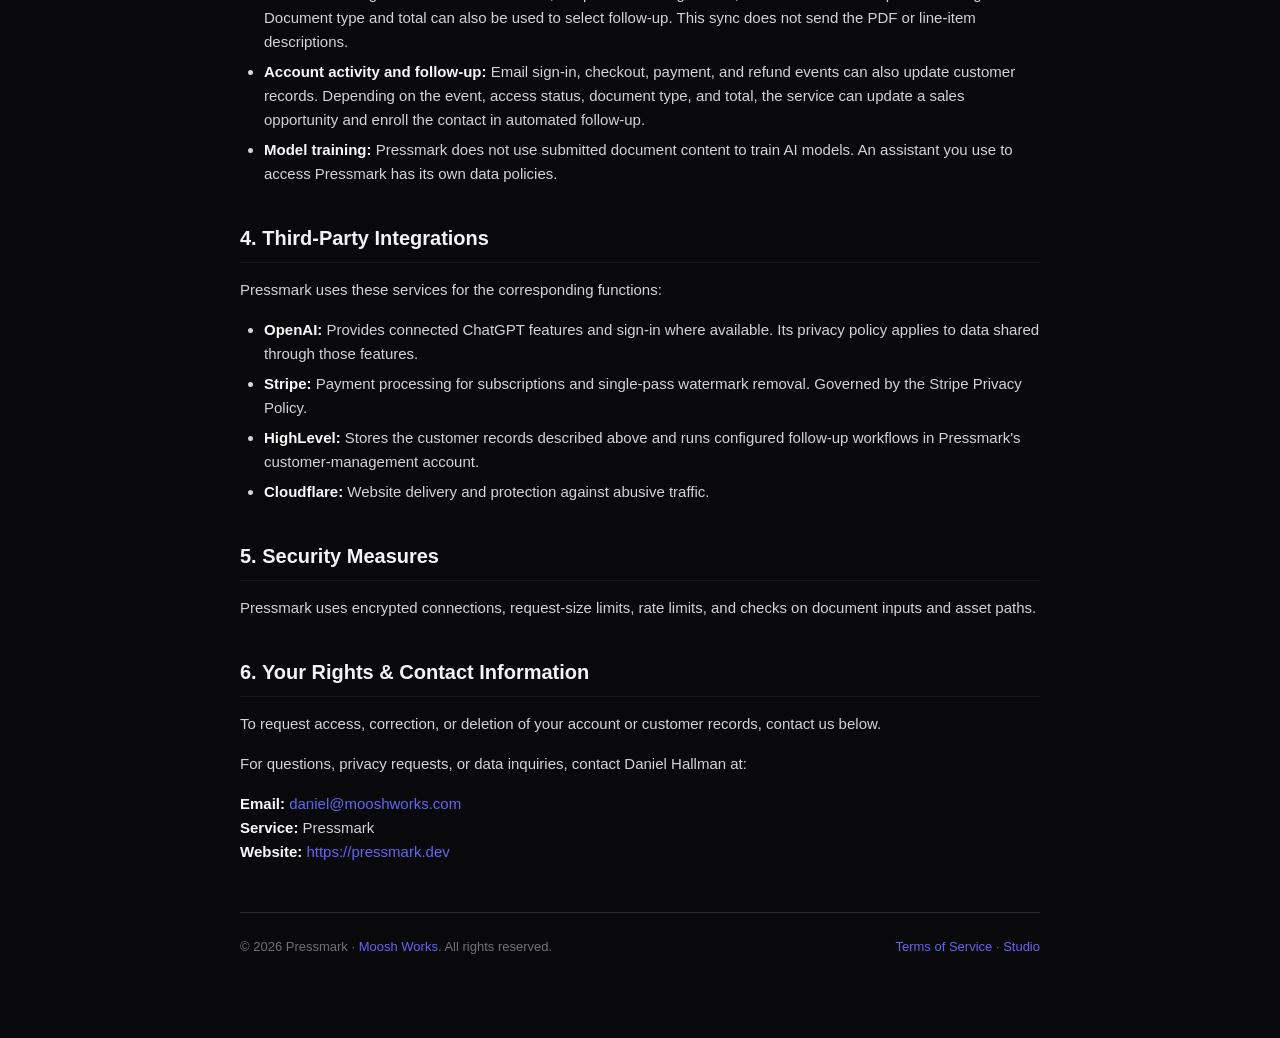
==== commit 548fc322: "fix(routes): route legal, terms, AI discovery and concepts to prevent 404s and classify AverPerimete" ====
--- a/static/privacy.html
+++ b/static/privacy.html
@@ -182,7 +182,7 @@
     </section>
 
     <footer class="footer-nav">
-      <div>© 2026 Pressmark. All rights reserved.</div>
+      <div>© 2026 Pressmark · <a href="https://mooshworks.com/">Moosh Works</a>. All rights reserved.</div>
       <div>
         <a href="/terms">Terms of Service</a> · <a href="/">Studio</a>
       </div>
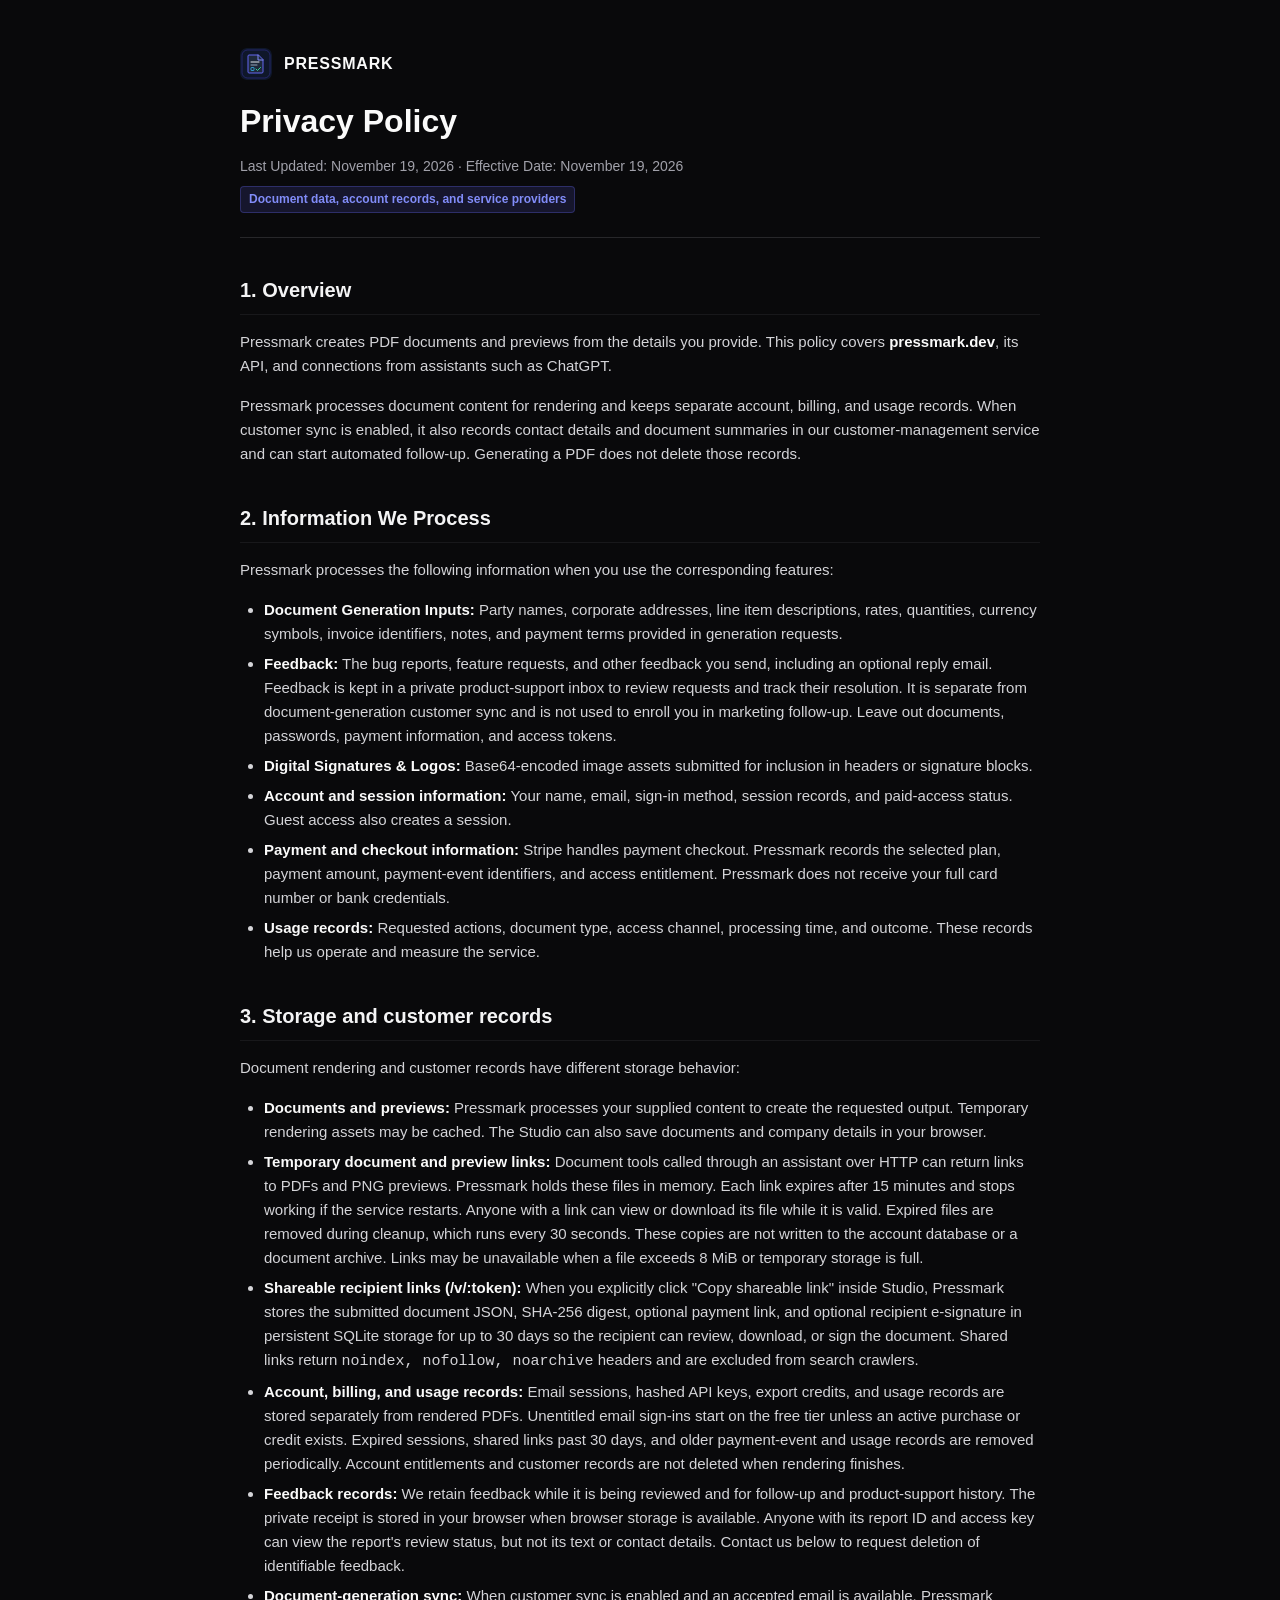
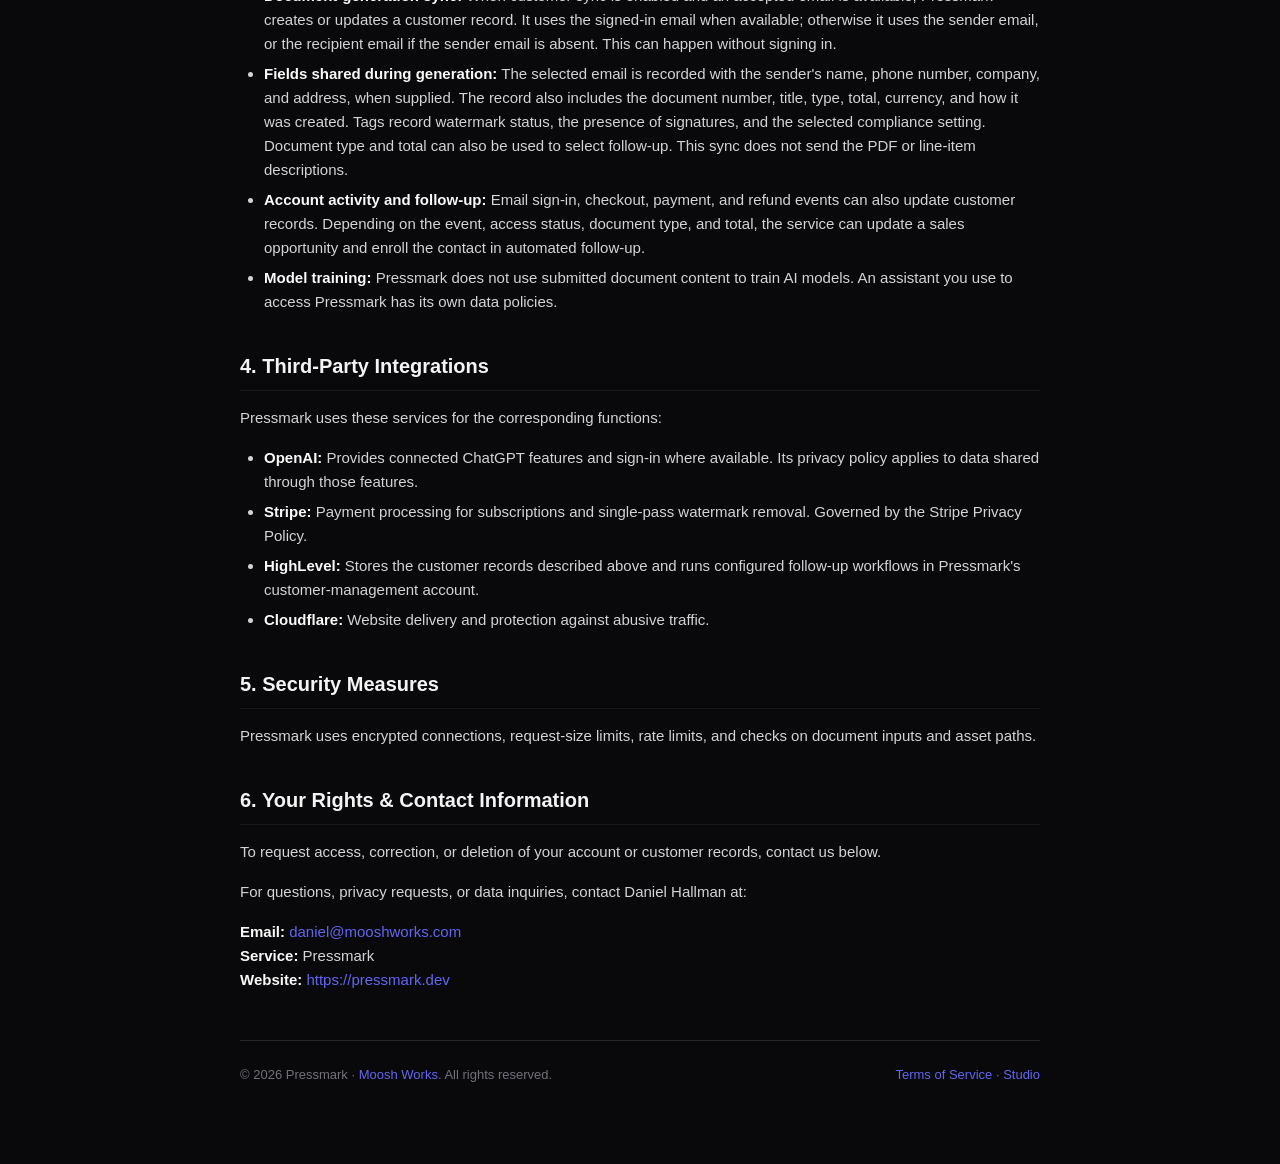
==== commit 85539aef: "feat(v1.4.0): SEO catalog, calculators, share links, and auth/webhook hardening" ====
--- a/static/privacy.html
+++ b/static/privacy.html
@@ -5,7 +5,7 @@
   <meta name="viewport" content="width=device-width, initial-scale=1.0">
   <title>Privacy Policy · Pressmark</title>
   <link rel="stylesheet" href="/css/studio.css">
-  <link rel="icon" type="image/jpeg" href="/assets/logo.jpg">
+  <link rel="icon" type="image/svg+xml" href="/assets/icon.svg">
   <style>
     body {
       background: #09090b;
@@ -110,12 +110,12 @@
   <div class="legal-container">
     <header class="legal-header">
       <a href="/" class="legal-brand">
-        <img src="/assets/logo.jpg" alt="Pressmark Logo">
+        <img src="/assets/icon.svg" alt="Pressmark Logo">
         <span>PRESSMARK</span>
       </a>
       <h1>Privacy Policy</h1>
       <div class="legal-meta">
-        Last Updated: November 1, 2026 · Effective Date: November 1, 2026
+        Last Updated: November 19, 2026 · Effective Date: November 19, 2026
       </div>
       <div class="legal-badge">Document data, account records, and service providers</div>
     </header>
@@ -145,7 +145,8 @@
       <ul>
         <li><strong>Documents and previews:</strong> Pressmark processes your supplied content to create the requested output. Temporary rendering assets may be cached. The Studio can also save documents and company details in your browser.</li>
         <li><strong>Temporary document and preview links:</strong> Document tools called through an assistant over HTTP can return links to PDFs and PNG previews. Pressmark holds these files in memory. Each link expires after 15 minutes and stops working if the service restarts. Anyone with a link can view or download its file while it is valid. Expired files are removed during cleanup, which runs every 30 seconds. These copies are not written to the account database or a document archive. Links may be unavailable when a file exceeds 8 MiB or temporary storage is full.</li>
-        <li><strong>Account, billing, and usage records:</strong> These are stored separately from rendered documents. Expired sessions and older payment-event and usage records are removed periodically. Account entitlements and customer records are not deleted when rendering finishes.</li>
+        <li><strong>Shareable recipient links (/v/:token):</strong> When you explicitly click "Copy shareable link" inside Studio, Pressmark stores the submitted document JSON, SHA-256 digest, optional payment link, and optional recipient e-signature in persistent SQLite storage for up to 30 days so the recipient can review, download, or sign the document. Shared links return <code>noindex, nofollow, noarchive</code> headers and are excluded from search crawlers.</li>
+        <li><strong>Account, billing, and usage records:</strong> Email sessions, hashed API keys, export credits, and usage records are stored separately from rendered PDFs. Unentitled email sign-ins start on the free tier unless an active purchase or credit exists. Expired sessions, shared links past 30 days, and older payment-event and usage records are removed periodically. Account entitlements and customer records are not deleted when rendering finishes.</li>
         <li><strong>Feedback records:</strong> We retain feedback while it is being reviewed and for follow-up and product-support history. The private receipt is stored in your browser when browser storage is available. Anyone with its report ID and access key can view the report's review status, but not its text or contact details. Contact us below to request deletion of identifiable feedback.</li>
         <li><strong>Document-generation sync:</strong> When customer sync is enabled and an accepted email is available, Pressmark creates or updates a customer record. It uses the signed-in email when available; otherwise it uses the sender email, or the recipient email if the sender email is absent. This can happen without signing in.</li>
         <li><strong>Fields shared during generation:</strong> The selected email is recorded with the sender's name, phone number, company, and address, when supplied. The record also includes the document number, title, type, total, currency, and how it was created. Tags record watermark status, the presence of signatures, and the selected compliance setting. Document type and total can also be used to select follow-up. This sync does not send the PDF or line-item descriptions.</li>
